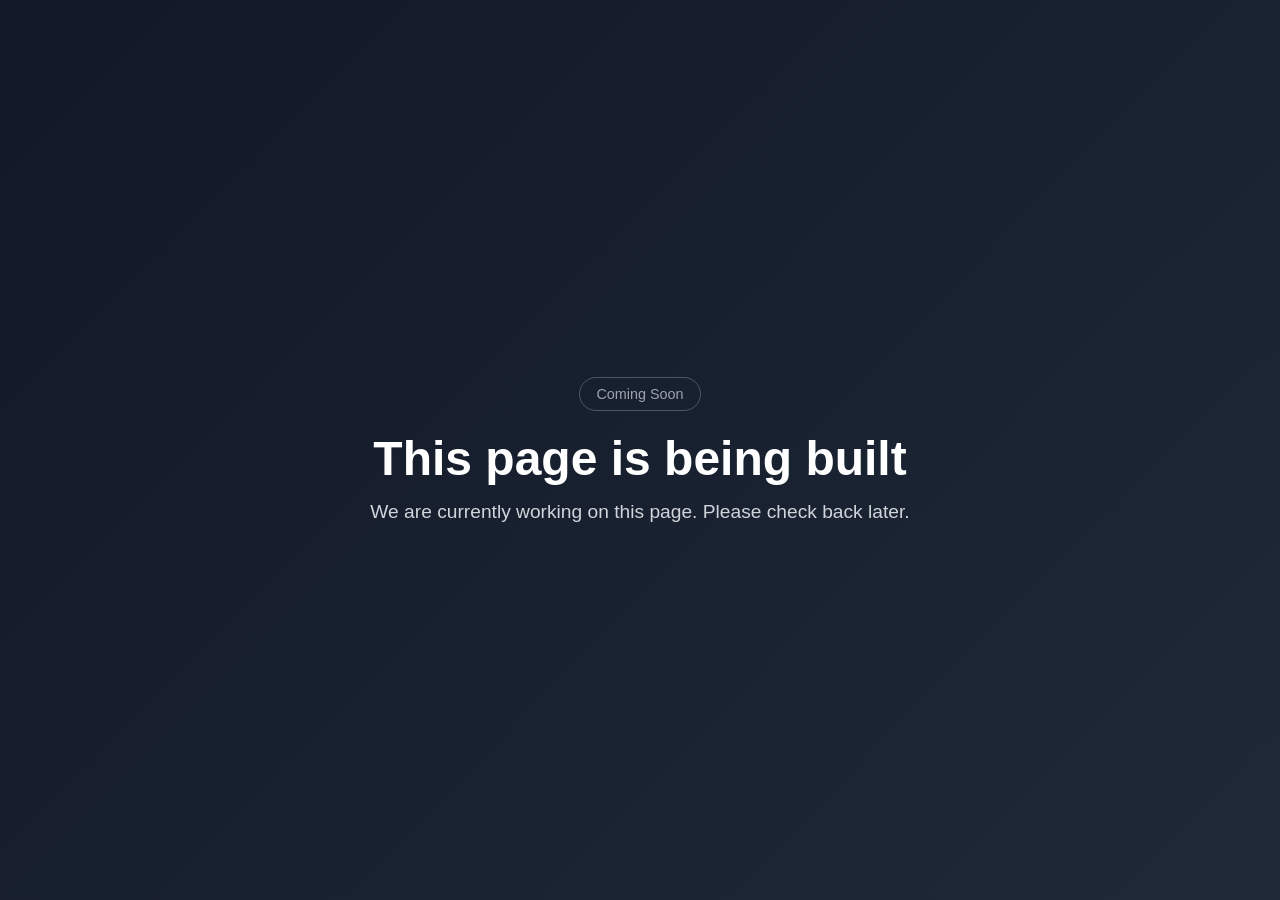
==== index.html @ c6fad7e1 "Add under construction page" ====
<!DOCTYPE html>
<html lang="en">
<head>
    <meta charset="UTF-8" />
    <meta name="viewport" content="width=device-width, initial-scale=1.0" />
    <title>Page Under Construction</title>
    <style>
        * {
            margin: 0;
            padding: 0;
            box-sizing: border-box;
            font-family: Arial, sans-serif;
        }

        body {
            min-height: 100vh;
            display: flex;
            align-items: center;
            justify-content: center;
            background: linear-gradient(135deg, #111827, #1f2937);
            color: white;
            text-align: center;
            padding: 20px;
        }

        .container {
            max-width: 600px;
        }

        h1 {
            font-size: 3rem;
            margin-bottom: 15px;
        }

        p {
            font-size: 1.2rem;
            color: #d1d5db;
        }

        .badge {
            display: inline-block;
            margin-bottom: 20px;
            padding: 8px 16px;
            border: 1px solid #4b5563;
            border-radius: 999px;
            font-size: 0.9rem;
            color: #9ca3af;
        }
    </style>
</head>
<body>
    <div class="container">
        <div class="badge">Coming Soon</div>
        <h1>This page is being built</h1>
        <p>We are currently working on this page. Please check back later.</p>
    </div>
</body>
</html>
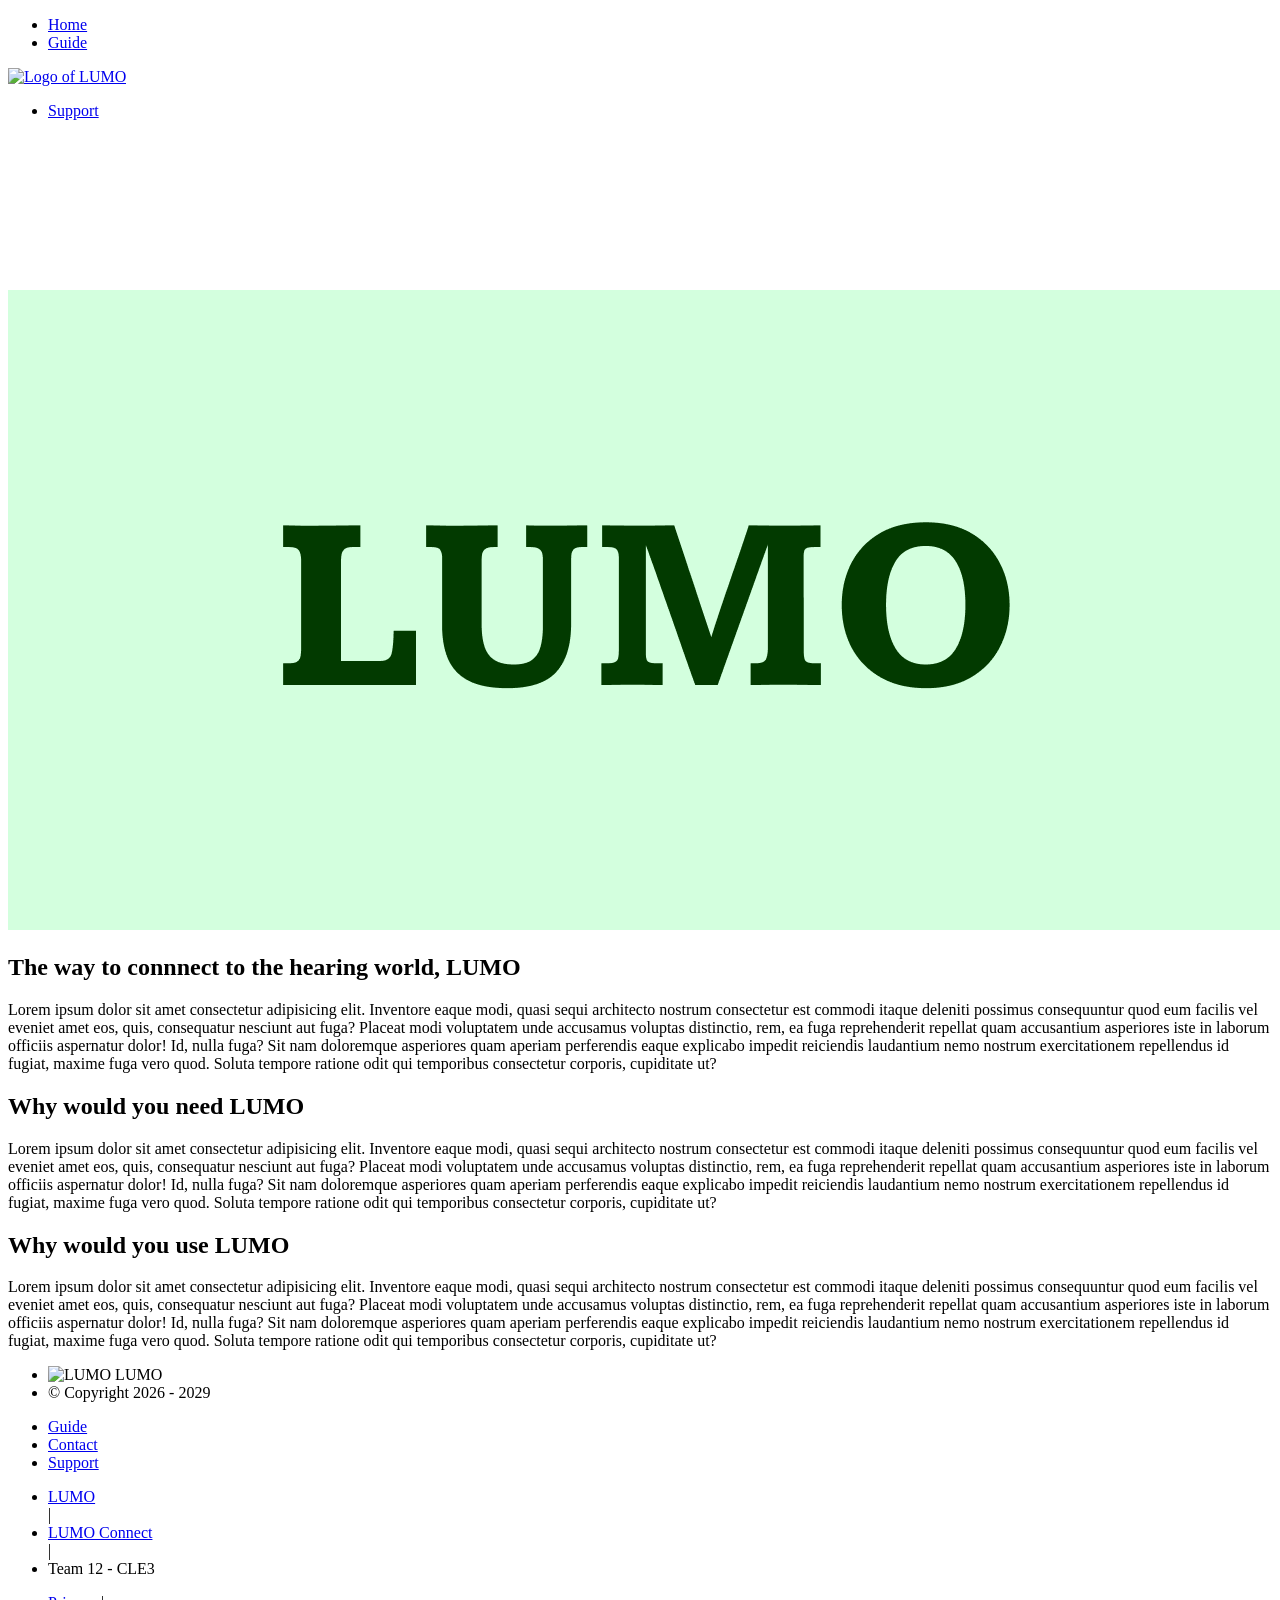
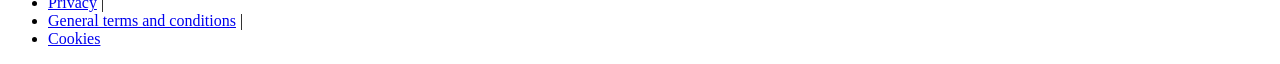
==== commit ec44317e: "Created the homepage for LUMO" ====
--- a/index.html
+++ b/index.html
@@ -3,56 +3,74 @@
 <head>
     <meta charset="UTF-8" />
     <meta name="viewport" content="width=device-width, initial-scale=1.0" />
-    <title>Page Under Construction</title>
-    <style>
-        * {
-            margin: 0;
-            padding: 0;
-            box-sizing: border-box;
-            font-family: Arial, sans-serif;
-        }
-
-        body {
-            min-height: 100vh;
-            display: flex;
-            align-items: center;
-            justify-content: center;
-            background: linear-gradient(135deg, #111827, #1f2937);
-            color: white;
-            text-align: center;
-            padding: 20px;
-        }
-
-        .container {
-            max-width: 600px;
-        }
-
-        h1 {
-            font-size: 3rem;
-            margin-bottom: 15px;
-        }
-
-        p {
-            font-size: 1.2rem;
-            color: #d1d5db;
-        }
-
-        .badge {
-            display: inline-block;
-            margin-bottom: 20px;
-            padding: 8px 16px;
-            border: 1px solid #4b5563;
-            border-radius: 999px;
-            font-size: 0.9rem;
-            color: #9ca3af;
-        }
-    </style>
+    <link rel="shortcut icon" href="./assets/LUMO-logo.png" type="image/x-icon">
+    <title>Lumo</title>
+    <link rel="stylesheet" href="./styles/style.css">
+    <script type="module" src="./javascript/app.js"></script>
 </head>
 <body>
-    <div class="container">
-        <div class="badge">Coming Soon</div>
-        <h1>This page is being built</h1>
-        <p>We are currently working on this page. Please check back later.</p>
-    </div>
+    <nav>
+        <ul>
+            <li><a href="./index.html">Home</a></li>
+            <li><a href="#">Guide</a></li>
+        </ul>
+        <a href="./index.html">
+            <img src="./assets/LUMO-logo.png" alt="Logo of LUMO">
+        </a>
+        <ul>
+            <li><a href="./support.html">Support</a></li>
+        </ul>
+    </nav>
+    <main>
+        <div class="notification-container" id="notificationContainer"></div>
+        <div class="banner-container">
+            <div class="background"></div>
+            <video src="./assets/HeroBanner-Video.mp4" autoplay loop></video>
+            <div>
+                <img src="./assets/LUMO-banner.png" alt="Banner with the word LUMO on it">
+            </div>
+        </div>
+
+        <section>
+            <h1>The way to connnect to the hearing world, LUMO</h1>
+            <p>Lorem ipsum dolor sit amet consectetur adipisicing elit. Inventore eaque modi, quasi sequi architecto nostrum consectetur est commodi itaque deleniti possimus consequuntur quod eum facilis vel eveniet amet eos, quis, consequatur nesciunt aut fuga? Placeat modi voluptatem unde accusamus voluptas distinctio, rem, ea fuga reprehenderit repellat quam accusantium asperiores iste in laborum officiis aspernatur dolor! Id, nulla fuga? Sit nam doloremque asperiores quam aperiam perferendis eaque explicabo impedit reiciendis laudantium nemo nostrum exercitationem repellendus id fugiat, maxime fuga vero quod. Soluta tempore ratione odit qui temporibus consectetur corporis, cupiditate ut?</p>
+        
+            <div class="side">
+                <div>
+                    <h2>Why would you need LUMO</h2>
+                    <p>Lorem ipsum dolor sit amet consectetur adipisicing elit. Inventore eaque modi, quasi sequi architecto nostrum consectetur est commodi itaque deleniti possimus consequuntur quod eum facilis vel eveniet amet eos, quis, consequatur nesciunt aut fuga? Placeat modi voluptatem unde accusamus voluptas distinctio, rem, ea fuga reprehenderit repellat quam accusantium asperiores iste in laborum officiis aspernatur dolor! Id, nulla fuga? Sit nam doloremque asperiores quam aperiam perferendis eaque explicabo impedit reiciendis laudantium nemo nostrum exercitationem repellendus id fugiat, maxime fuga vero quod. Soluta tempore ratione odit qui temporibus consectetur corporis, cupiditate ut?</p>
+                </div>
+                <div>     
+                    <h2>Why would you use LUMO</h2>
+                    <p>Lorem ipsum dolor sit amet consectetur adipisicing elit. Inventore eaque modi, quasi sequi architecto nostrum consectetur est commodi itaque deleniti possimus consequuntur quod eum facilis vel eveniet amet eos, quis, consequatur nesciunt aut fuga? Placeat modi voluptatem unde accusamus voluptas distinctio, rem, ea fuga reprehenderit repellat quam accusantium asperiores iste in laborum officiis aspernatur dolor! Id, nulla fuga? Sit nam doloremque asperiores quam aperiam perferendis eaque explicabo impedit reiciendis laudantium nemo nostrum exercitationem repellendus id fugiat, maxime fuga vero quod. Soluta tempore ratione odit qui temporibus consectetur corporis, cupiditate ut?</p>
+                </div>
+            </div>
+        </section>
+    </main>
+    <footer>
+        <div>
+            <ul>
+                <li class="logo-container"><img src="./assets/LUMO-logo.png" alt="LUMO"> LUMO</li>
+                <li>© Copyright 2026 - 2029</li>
+            </ul>
+            <ul>
+                <li><a href="#">Guide</a></li>
+                <li><a href="#">Contact</a></li>
+                <li><a href="./support.html">Support</a></li>
+            </ul>
+        </div>
+        <div>
+            <ul class="row">
+                <li><a href="https://lumo.hogeschool-rotterdam.com/">LUMO</a></li> |
+                <li><a href="http://connect-lumo.hogeschool-rotterdam.com/">LUMO Connect</a></li> |
+                <li>Team 12 - CLE3</li>
+            </ul>
+            <ul class="row">
+                <li><a href="#">Privacy</a> |</li>
+                <li><a href="#">General terms and conditions</a> |</li>
+                <li><a href="#">Cookies</a></li>
+            </ul>
+        </div>
+    </footer>
 </body>
 </html>
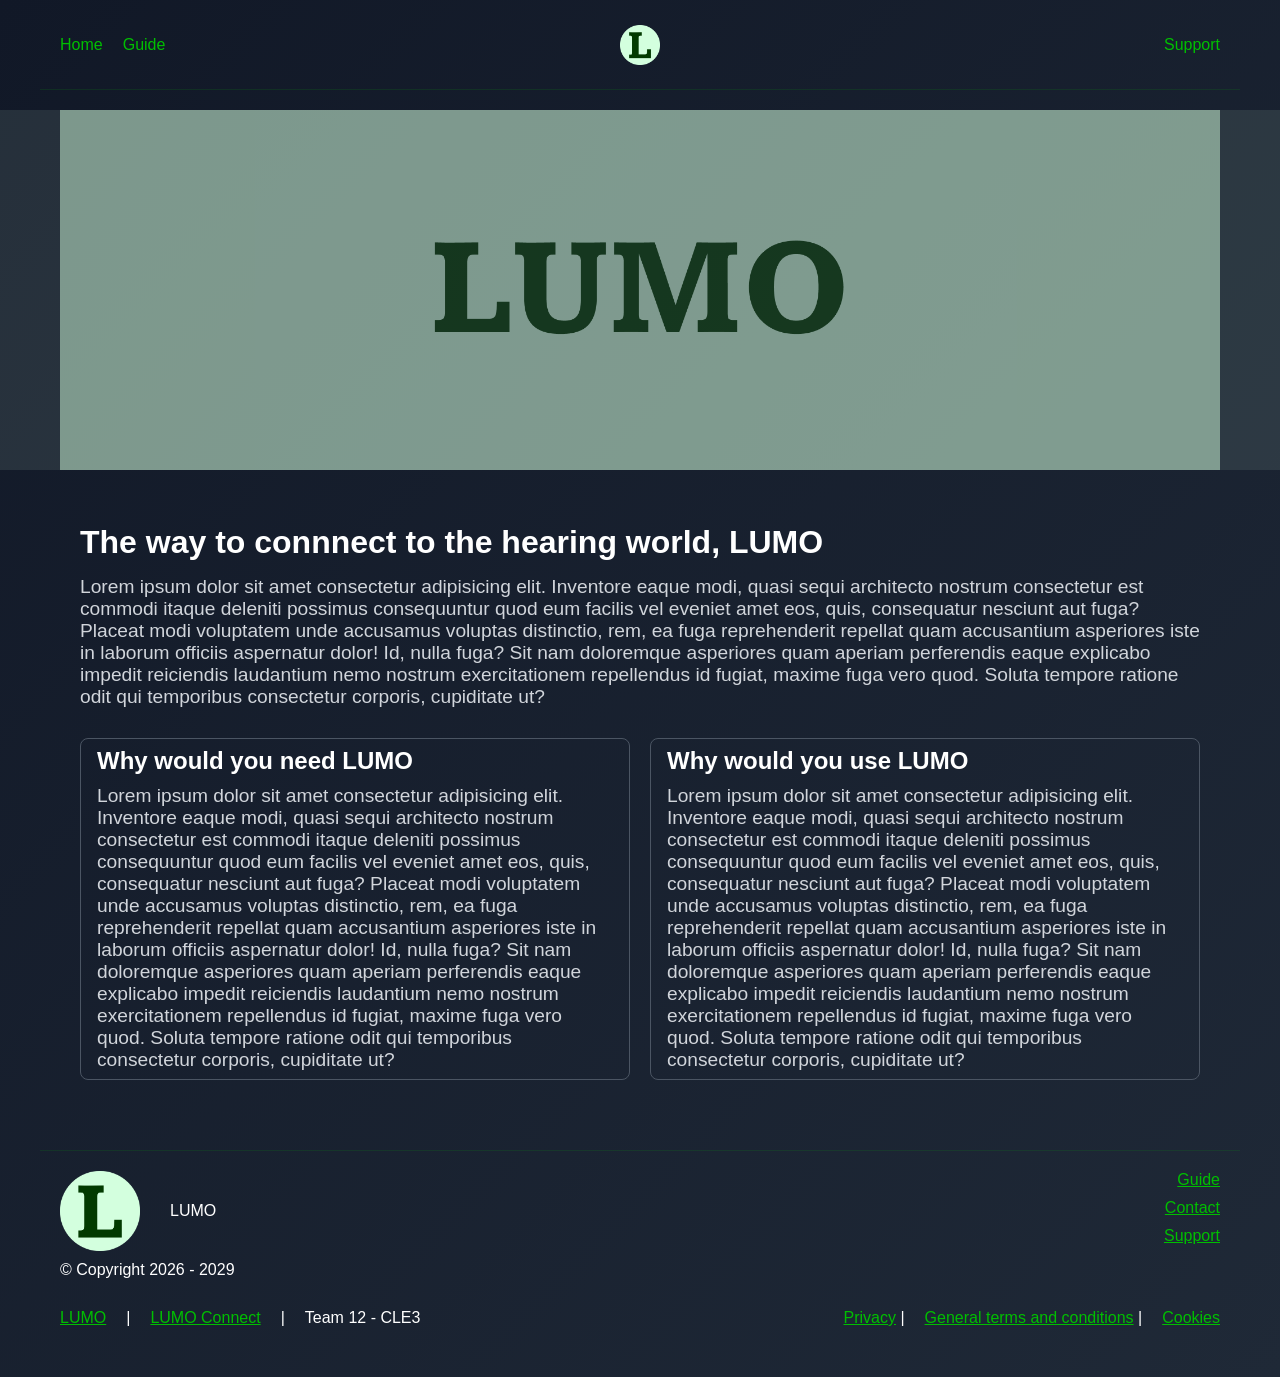
==== commit cd602b74: "Update Guide" ====
--- a/index.html
+++ b/index.html
@@ -1,76 +1,96 @@
 <!DOCTYPE html>
 <html lang="en">
 <head>
-    <meta charset="UTF-8" />
-    <meta name="viewport" content="width=device-width, initial-scale=1.0" />
+    <meta charset="UTF-8"/>
+    <meta name="viewport" content="width=device-width, initial-scale=1.0"/>
     <link rel="shortcut icon" href="./assets/LUMO-logo.png" type="image/x-icon">
     <title>Lumo</title>
     <link rel="stylesheet" href="./styles/style.css">
     <script type="module" src="./javascript/app.js"></script>
 </head>
 <body>
-    <nav>
+<nav>
+    <ul>
+        <li><a href="./index.html">Home</a></li>
+        <li><a href="./guide.html">Guide</a></li>
+    </ul>
+    <a href="./index.html">
+        <img src="./assets/LUMO-logo.png" alt="Logo of LUMO">
+    </a>
+    <ul>
+        <li><a href="./support.html">Support</a></li>
+    </ul>
+</nav>
+<main>
+    <div class="notification-container" id="notificationContainer"></div>
+    <div class="banner-container">
+        <div class="background"></div>
+        <video src="./assets/HeroBanner-Video.mp4" autoplay loop></video>
+        <div>
+            <img src="./assets/LUMO-banner.png" alt="Banner with the word LUMO on it">
+        </div>
+    </div>
+
+    <section>
+        <h1>The way to connnect to the hearing world, LUMO</h1>
+        <p>Lorem ipsum dolor sit amet consectetur adipisicing elit. Inventore eaque modi, quasi sequi architecto nostrum
+            consectetur est commodi itaque deleniti possimus consequuntur quod eum facilis vel eveniet amet eos, quis,
+            consequatur nesciunt aut fuga? Placeat modi voluptatem unde accusamus voluptas distinctio, rem, ea fuga
+            reprehenderit repellat quam accusantium asperiores iste in laborum officiis aspernatur dolor! Id, nulla
+            fuga? Sit nam doloremque asperiores quam aperiam perferendis eaque explicabo impedit reiciendis laudantium
+            nemo nostrum exercitationem repellendus id fugiat, maxime fuga vero quod. Soluta tempore ratione odit qui
+            temporibus consectetur corporis, cupiditate ut?</p>
+
+        <div class="side">
+            <div>
+                <h2>Why would you need LUMO</h2>
+                <p>Lorem ipsum dolor sit amet consectetur adipisicing elit. Inventore eaque modi, quasi sequi architecto
+                    nostrum consectetur est commodi itaque deleniti possimus consequuntur quod eum facilis vel eveniet
+                    amet eos, quis, consequatur nesciunt aut fuga? Placeat modi voluptatem unde accusamus voluptas
+                    distinctio, rem, ea fuga reprehenderit repellat quam accusantium asperiores iste in laborum officiis
+                    aspernatur dolor! Id, nulla fuga? Sit nam doloremque asperiores quam aperiam perferendis eaque
+                    explicabo impedit reiciendis laudantium nemo nostrum exercitationem repellendus id fugiat, maxime
+                    fuga vero quod. Soluta tempore ratione odit qui temporibus consectetur corporis, cupiditate ut?</p>
+            </div>
+            <div>
+                <h2>Why would you use LUMO</h2>
+                <p>Lorem ipsum dolor sit amet consectetur adipisicing elit. Inventore eaque modi, quasi sequi architecto
+                    nostrum consectetur est commodi itaque deleniti possimus consequuntur quod eum facilis vel eveniet
+                    amet eos, quis, consequatur nesciunt aut fuga? Placeat modi voluptatem unde accusamus voluptas
+                    distinctio, rem, ea fuga reprehenderit repellat quam accusantium asperiores iste in laborum officiis
+                    aspernatur dolor! Id, nulla fuga? Sit nam doloremque asperiores quam aperiam perferendis eaque
+                    explicabo impedit reiciendis laudantium nemo nostrum exercitationem repellendus id fugiat, maxime
+                    fuga vero quod. Soluta tempore ratione odit qui temporibus consectetur corporis, cupiditate ut?</p>
+            </div>
+        </div>
+    </section>
+</main>
+<footer>
+    <div>
         <ul>
-            <li><a href="./index.html">Home</a></li>
+            <li class="logo-container"><img src="./assets/LUMO-logo.png" alt="LUMO"> LUMO</li>
+            <li>© Copyright 2026 - 2029</li>
+        </ul>
+        <ul>
             <li><a href="#">Guide</a></li>
-        </ul>
-        <a href="./index.html">
-            <img src="./assets/LUMO-logo.png" alt="Logo of LUMO">
-        </a>
-        <ul>
+            <li><a href="#">Contact</a></li>
             <li><a href="./support.html">Support</a></li>
         </ul>
-    </nav>
-    <main>
-        <div class="notification-container" id="notificationContainer"></div>
-        <div class="banner-container">
-            <div class="background"></div>
-            <video src="./assets/HeroBanner-Video.mp4" autoplay loop></video>
-            <div>
-                <img src="./assets/LUMO-banner.png" alt="Banner with the word LUMO on it">
-            </div>
-        </div>
-
-        <section>
-            <h1>The way to connnect to the hearing world, LUMO</h1>
-            <p>Lorem ipsum dolor sit amet consectetur adipisicing elit. Inventore eaque modi, quasi sequi architecto nostrum consectetur est commodi itaque deleniti possimus consequuntur quod eum facilis vel eveniet amet eos, quis, consequatur nesciunt aut fuga? Placeat modi voluptatem unde accusamus voluptas distinctio, rem, ea fuga reprehenderit repellat quam accusantium asperiores iste in laborum officiis aspernatur dolor! Id, nulla fuga? Sit nam doloremque asperiores quam aperiam perferendis eaque explicabo impedit reiciendis laudantium nemo nostrum exercitationem repellendus id fugiat, maxime fuga vero quod. Soluta tempore ratione odit qui temporibus consectetur corporis, cupiditate ut?</p>
-        
-            <div class="side">
-                <div>
-                    <h2>Why would you need LUMO</h2>
-                    <p>Lorem ipsum dolor sit amet consectetur adipisicing elit. Inventore eaque modi, quasi sequi architecto nostrum consectetur est commodi itaque deleniti possimus consequuntur quod eum facilis vel eveniet amet eos, quis, consequatur nesciunt aut fuga? Placeat modi voluptatem unde accusamus voluptas distinctio, rem, ea fuga reprehenderit repellat quam accusantium asperiores iste in laborum officiis aspernatur dolor! Id, nulla fuga? Sit nam doloremque asperiores quam aperiam perferendis eaque explicabo impedit reiciendis laudantium nemo nostrum exercitationem repellendus id fugiat, maxime fuga vero quod. Soluta tempore ratione odit qui temporibus consectetur corporis, cupiditate ut?</p>
-                </div>
-                <div>     
-                    <h2>Why would you use LUMO</h2>
-                    <p>Lorem ipsum dolor sit amet consectetur adipisicing elit. Inventore eaque modi, quasi sequi architecto nostrum consectetur est commodi itaque deleniti possimus consequuntur quod eum facilis vel eveniet amet eos, quis, consequatur nesciunt aut fuga? Placeat modi voluptatem unde accusamus voluptas distinctio, rem, ea fuga reprehenderit repellat quam accusantium asperiores iste in laborum officiis aspernatur dolor! Id, nulla fuga? Sit nam doloremque asperiores quam aperiam perferendis eaque explicabo impedit reiciendis laudantium nemo nostrum exercitationem repellendus id fugiat, maxime fuga vero quod. Soluta tempore ratione odit qui temporibus consectetur corporis, cupiditate ut?</p>
-                </div>
-            </div>
-        </section>
-    </main>
-    <footer>
-        <div>
-            <ul>
-                <li class="logo-container"><img src="./assets/LUMO-logo.png" alt="LUMO"> LUMO</li>
-                <li>© Copyright 2026 - 2029</li>
-            </ul>
-            <ul>
-                <li><a href="#">Guide</a></li>
-                <li><a href="#">Contact</a></li>
-                <li><a href="./support.html">Support</a></li>
-            </ul>
-        </div>
-        <div>
-            <ul class="row">
-                <li><a href="https://lumo.hogeschool-rotterdam.com/">LUMO</a></li> |
-                <li><a href="http://connect-lumo.hogeschool-rotterdam.com/">LUMO Connect</a></li> |
-                <li>Team 12 - CLE3</li>
-            </ul>
-            <ul class="row">
-                <li><a href="#">Privacy</a> |</li>
-                <li><a href="#">General terms and conditions</a> |</li>
-                <li><a href="#">Cookies</a></li>
-            </ul>
-        </div>
-    </footer>
+    </div>
+    <div>
+        <ul class="row">
+            <li><a href="https://lumo.hogeschool-rotterdam.com/">LUMO</a></li>
+            |
+            <li><a href="http://connect-lumo.hogeschool-rotterdam.com/">LUMO Connect</a></li>
+            |
+            <li>Team 12 - CLE3</li>
+        </ul>
+        <ul class="row">
+            <li><a href="#">Privacy</a> |</li>
+            <li><a href="#">General terms and conditions</a> |</li>
+            <li><a href="#">Cookies</a></li>
+        </ul>
+    </div>
+</footer>
 </body>
 </html>
--- a/styles/style.css
+++ b/styles/style.css
@@ -0,0 +1,304 @@
+* {
+  margin: 0;
+  padding: 0;
+  box-sizing: border-box;
+  font-family: Arial, sans-serif;
+}
+
+body {
+  min-height: 100vh;
+  display: flex;
+  flex-direction: column;
+  align-items: center;
+  background: linear-gradient(135deg, #111827, #1f2937);
+  color: white;
+  text-align: center;
+  overflow-x: hidden;
+}
+
+nav {
+  width: 100%;
+  max-width: 1200px;
+  min-height: 10svh;
+  padding: 20px;
+  display: grid;
+  grid-template-columns: 1fr auto 1fr;
+  align-items: center;
+  border-bottom: 1px solid rgba(0, 191, 0, 0.1254901961);
+}
+nav > ul {
+  gap: 20px;
+  display: flex;
+  list-style: none;
+}
+nav > ul:first-of-type {
+  justify-content: flex-start;
+}
+nav > ul:last-of-type {
+  justify-content: flex-end;
+}
+nav > ul > li > a {
+  text-decoration: none;
+}
+nav > ul > li > a:hover {
+  text-decoration: underline;
+}
+nav > a {
+  display: flex;
+  justify-content: center;
+  align-items: center;
+}
+nav > a > img {
+  height: 40px;
+  width: auto;
+  display: block;
+}
+
+main {
+  position: relative;
+  min-height: 80svh;
+  width: 100%;
+  max-width: 1200px;
+  padding: 20px;
+  display: flex;
+  align-items: center;
+  text-align: center;
+  flex-direction: column;
+}
+
+h1 {
+  font-size: 3rem;
+  margin-bottom: 15px;
+}
+
+p {
+  font-size: 1.2rem;
+  color: #d1d5db;
+}
+
+a {
+  color: #00bf00;
+}
+
+.badge {
+  display: inline-block;
+  width: -moz-max-content;
+  width: max-content;
+  margin-top: 20px;
+  padding: 8px 16px;
+  border: 1px solid #4b5563;
+  border-radius: 999px;
+  font-size: 0.9rem;
+  color: #9ca3af;
+}
+
+button {
+  background-color: #00bf00;
+  display: inline-block;
+  width: -moz-max-content;
+  width: max-content;
+  margin-top: 20px;
+  padding: 8px 16px;
+  border: 1px solid #4b5563;
+  border-radius: 999px;
+  font-size: 0.9rem;
+  color: #1f2937;
+  font-weight: bold;
+}
+
+button:hover {
+  background-color: transparent;
+  border-color: #00bf00;
+  color: #00bf00;
+  cursor: pointer;
+}
+
+.notification-container {
+  gap: 20px;
+  position: absolute;
+  top: 25px;
+  left: 50px;
+  display: flex;
+  flex-direction: column;
+}
+.notification-container > div {
+  display: flex;
+  gap: 5px;
+  width: -moz-max-content;
+  width: max-content;
+  padding: 8px 16px;
+  border-radius: 999px;
+  font-size: 0.9rem;
+  box-shadow: 4px 4px 13px 4px rgba(44, 44, 44, 0.16);
+}
+.notification-container > div.succes {
+  border: 1px solid #345f2a;
+  background-color: rgba(0, 191, 0, 0.3333333333);
+  color: #9ca3af;
+}
+.notification-container > div.normal {
+  border: 1px solid #4b5563;
+  color: #9ca3af;
+}
+.notification-container > div.warning {
+  border: 1px solid #663838;
+  background-color: rgba(191, 0, 0, 0.3333333333);
+  color: #9ca3af;
+}
+.notification-container > div > img {
+  width: 15px;
+  height: 15px;
+}
+
+.banner-container {
+  width: 100%;
+  align-self: flex-start;
+  position: relative;
+}
+.banner-container > div.background {
+  position: absolute;
+  left: -50%;
+  width: 200svw;
+  background-color: #D3FFDE;
+  opacity: 0.1;
+  z-index: -1;
+}
+.banner-container > video {
+  width: 100%;
+  height: 40svh;
+  -o-object-fit: cover;
+     object-fit: cover;
+  -o-object-position: top;
+     object-position: top;
+  z-index: 2;
+}
+.banner-container > div {
+  width: 100%;
+  height: 40svh;
+  position: absolute;
+  top: 0;
+  left: 0;
+  background-color: #D3FFDE;
+  opacity: 0.5;
+  z-index: 3;
+}
+.banner-container > div > img {
+  width: auto;
+  height: 100%;
+  z-index: 4;
+}
+
+section {
+  width: 100%;
+  padding: 50px 20px;
+  display: flex;
+  flex-direction: column;
+  justify-content: flex-start;
+  align-items: flex-start;
+  text-align: start;
+}
+section > h1 {
+  font-size: 2em;
+}
+section > h2 {
+  margin-top: 20px;
+}
+section > p {
+  margin-bottom: 10px;
+}
+section > div.side {
+  display: flex;
+  gap: 20px;
+}
+section > div.side > div {
+  display: inline-block;
+  margin-top: 20px;
+  padding: 8px 16px;
+  border: 1px solid #4b5563;
+  border-radius: 8px;
+}
+section > div.side > div > h2 {
+  margin-bottom: 10px;
+}
+
+form {
+  display: inline-block;
+  margin-top: 20px;
+  padding: 8px 16px;
+  border: 1px solid #4b5563;
+  border-radius: 8px;
+}
+
+footer {
+  width: 100%;
+  max-width: 1200px;
+  min-height: 10svh;
+  padding: 20px;
+  display: flex;
+  flex-direction: column;
+  align-items: center;
+  border-top: 1px solid rgba(0, 191, 0, 0.1254901961);
+}
+footer > div {
+  width: 100%;
+  gap: 20px;
+  margin-bottom: 20px;
+  display: flex;
+}
+footer > div > ul, footer > div > div {
+  display: flex;
+  flex-direction: column;
+  width: 50%;
+}
+footer > div > ul.row, footer > div > div.row {
+  flex-direction: row;
+  gap: 20px;
+}
+footer > div > ul {
+  list-style: none;
+}
+footer > div > ul:first-child {
+  align-items: flex-start;
+}
+footer > div > ul:first-child li {
+  margin-bottom: 10px;
+}
+footer > div > ul:last-child {
+  align-items: flex-end;
+}
+footer > div > ul:last-child li {
+  margin-bottom: 10px;
+}
+footer > div > ul.row:first-child {
+  justify-content: flex-start;
+}
+footer > div > ul.row:last-child {
+  justify-content: flex-end;
+}
+footer > div > div:first-child {
+  align-items: flex-start;
+}
+footer > div > div:first-child li {
+  margin-bottom: 10px;
+}
+footer > div > div:last-child {
+  align-items: flex-end;
+}
+footer > div > div:last-child li {
+  margin-bottom: 10px;
+}
+footer > div > div.row:first-child {
+  justify-content: flex-start;
+}
+footer > div > div.row:last-child {
+  justify-content: flex-end;
+}
+
+.logo-container {
+  gap: 30px;
+  display: flex;
+  align-items: center;
+}
+.logo-container > img {
+  width: 80px;
+}/*# sourceMappingURL=style.css.map */
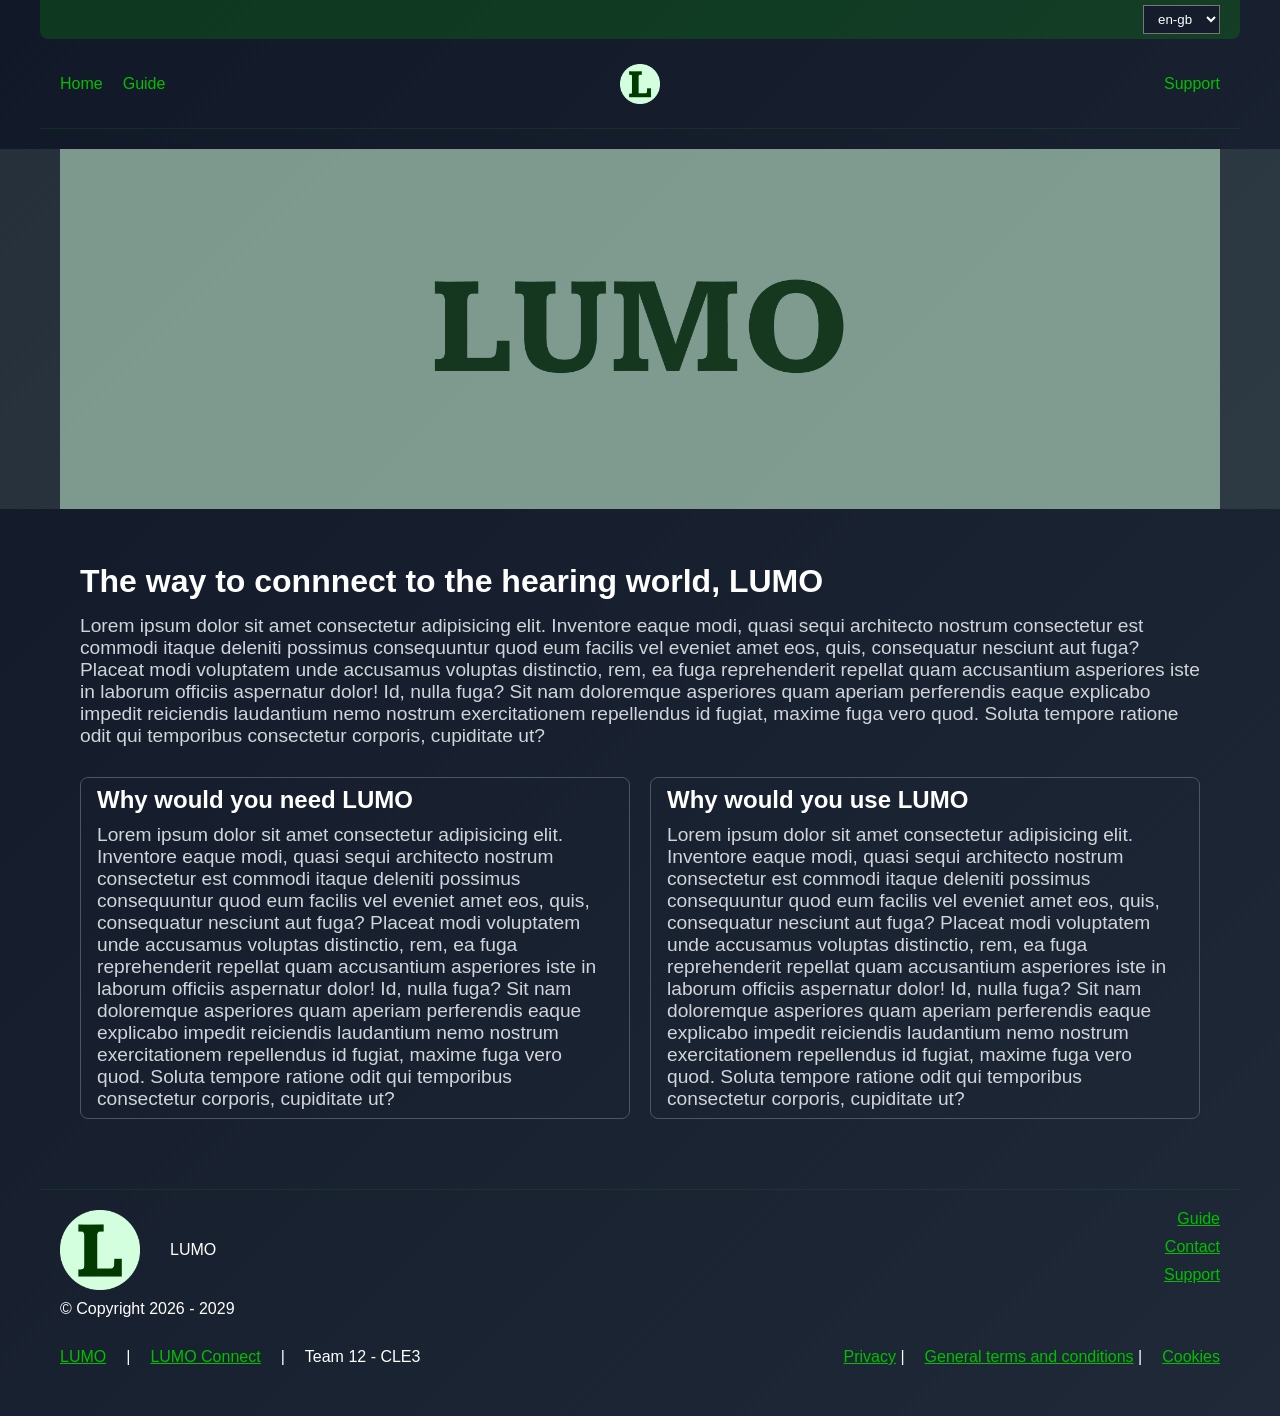
==== commit 78421d9d: "Taal switch toegevoegd" ====
--- a/index.html
+++ b/index.html
@@ -1,96 +1,75 @@
 <!DOCTYPE html>
 <html lang="en">
 <head>
-    <meta charset="UTF-8"/>
-    <meta name="viewport" content="width=device-width, initial-scale=1.0"/>
+    <meta charset="UTF-8" />
+    <meta name="viewport" content="width=device-width, initial-scale=1.0" />
     <link rel="shortcut icon" href="./assets/LUMO-logo.png" type="image/x-icon">
     <title>Lumo</title>
     <link rel="stylesheet" href="./styles/style.css">
     <script type="module" src="./javascript/app.js"></script>
 </head>
 <body>
-<nav>
-    <ul>
-        <li><a href="./index.html">Home</a></li>
-        <li><a href="./guide.html">Guide</a></li>
-    </ul>
-    <a href="./index.html">
-        <img src="./assets/LUMO-logo.png" alt="Logo of LUMO">
-    </a>
-    <ul>
-        <li><a href="./support.html">Support</a></li>
-    </ul>
-</nav>
-<main>
-    <div class="notification-container" id="notificationContainer"></div>
-    <div class="banner-container">
-        <div class="background"></div>
-        <video src="./assets/HeroBanner-Video.mp4" autoplay loop></video>
-        <div>
-            <img src="./assets/LUMO-banner.png" alt="Banner with the word LUMO on it">
-        </div>
+    <div class="top-bar">
+        <ul>
+            <li>
+                <select name="Language selector" id="languageSelector">
+                    <option value="en-gb">en-gb</option>
+                    <option value="nl-nl">nl-nl</option>
+                </select>
+            </li>
+        </ul>
     </div>
-
-    <section>
-        <h1>The way to connnect to the hearing world, LUMO</h1>
-        <p>Lorem ipsum dolor sit amet consectetur adipisicing elit. Inventore eaque modi, quasi sequi architecto nostrum
-            consectetur est commodi itaque deleniti possimus consequuntur quod eum facilis vel eveniet amet eos, quis,
-            consequatur nesciunt aut fuga? Placeat modi voluptatem unde accusamus voluptas distinctio, rem, ea fuga
-            reprehenderit repellat quam accusantium asperiores iste in laborum officiis aspernatur dolor! Id, nulla
-            fuga? Sit nam doloremque asperiores quam aperiam perferendis eaque explicabo impedit reiciendis laudantium
-            nemo nostrum exercitationem repellendus id fugiat, maxime fuga vero quod. Soluta tempore ratione odit qui
-            temporibus consectetur corporis, cupiditate ut?</p>
-
-        <div class="side">
+    <nav id="nav"></nav>
+    <main>
+        <div class="notification-container" id="notificationContainer"></div>
+        <div class="banner-container">
+            <div class="background"></div>
+            <video src="./assets/HeroBanner-Video.mp4" autoplay loop></video>
             <div>
-                <h2>Why would you need LUMO</h2>
-                <p>Lorem ipsum dolor sit amet consectetur adipisicing elit. Inventore eaque modi, quasi sequi architecto
-                    nostrum consectetur est commodi itaque deleniti possimus consequuntur quod eum facilis vel eveniet
-                    amet eos, quis, consequatur nesciunt aut fuga? Placeat modi voluptatem unde accusamus voluptas
-                    distinctio, rem, ea fuga reprehenderit repellat quam accusantium asperiores iste in laborum officiis
-                    aspernatur dolor! Id, nulla fuga? Sit nam doloremque asperiores quam aperiam perferendis eaque
-                    explicabo impedit reiciendis laudantium nemo nostrum exercitationem repellendus id fugiat, maxime
-                    fuga vero quod. Soluta tempore ratione odit qui temporibus consectetur corporis, cupiditate ut?</p>
-            </div>
-            <div>
-                <h2>Why would you use LUMO</h2>
-                <p>Lorem ipsum dolor sit amet consectetur adipisicing elit. Inventore eaque modi, quasi sequi architecto
-                    nostrum consectetur est commodi itaque deleniti possimus consequuntur quod eum facilis vel eveniet
-                    amet eos, quis, consequatur nesciunt aut fuga? Placeat modi voluptatem unde accusamus voluptas
-                    distinctio, rem, ea fuga reprehenderit repellat quam accusantium asperiores iste in laborum officiis
-                    aspernatur dolor! Id, nulla fuga? Sit nam doloremque asperiores quam aperiam perferendis eaque
-                    explicabo impedit reiciendis laudantium nemo nostrum exercitationem repellendus id fugiat, maxime
-                    fuga vero quod. Soluta tempore ratione odit qui temporibus consectetur corporis, cupiditate ut?</p>
+                <img src="./assets/LUMO-banner.png" alt="Banner with the word LUMO on it">
             </div>
         </div>
-    </section>
-</main>
-<footer>
-    <div>
-        <ul>
-            <li class="logo-container"><img src="./assets/LUMO-logo.png" alt="LUMO"> LUMO</li>
-            <li>© Copyright 2026 - 2029</li>
-        </ul>
-        <ul>
-            <li><a href="#">Guide</a></li>
-            <li><a href="#">Contact</a></li>
-            <li><a href="./support.html">Support</a></li>
-        </ul>
-    </div>
-    <div>
-        <ul class="row">
-            <li><a href="https://lumo.hogeschool-rotterdam.com/">LUMO</a></li>
-            |
-            <li><a href="http://connect-lumo.hogeschool-rotterdam.com/">LUMO Connect</a></li>
-            |
-            <li>Team 12 - CLE3</li>
-        </ul>
-        <ul class="row">
-            <li><a href="#">Privacy</a> |</li>
-            <li><a href="#">General terms and conditions</a> |</li>
-            <li><a href="#">Cookies</a></li>
-        </ul>
-    </div>
-</footer>
+
+        <section>
+            <h1>The way to connnect to the hearing world, LUMO</h1>
+            <p>Lorem ipsum dolor sit amet consectetur adipisicing elit. Inventore eaque modi, quasi sequi architecto nostrum consectetur est commodi itaque deleniti possimus consequuntur quod eum facilis vel eveniet amet eos, quis, consequatur nesciunt aut fuga? Placeat modi voluptatem unde accusamus voluptas distinctio, rem, ea fuga reprehenderit repellat quam accusantium asperiores iste in laborum officiis aspernatur dolor! Id, nulla fuga? Sit nam doloremque asperiores quam aperiam perferendis eaque explicabo impedit reiciendis laudantium nemo nostrum exercitationem repellendus id fugiat, maxime fuga vero quod. Soluta tempore ratione odit qui temporibus consectetur corporis, cupiditate ut?</p>
+        
+            <div class="side">
+                <div>
+                    <h2>Why would you need LUMO</h2>
+                    <p>Lorem ipsum dolor sit amet consectetur adipisicing elit. Inventore eaque modi, quasi sequi architecto nostrum consectetur est commodi itaque deleniti possimus consequuntur quod eum facilis vel eveniet amet eos, quis, consequatur nesciunt aut fuga? Placeat modi voluptatem unde accusamus voluptas distinctio, rem, ea fuga reprehenderit repellat quam accusantium asperiores iste in laborum officiis aspernatur dolor! Id, nulla fuga? Sit nam doloremque asperiores quam aperiam perferendis eaque explicabo impedit reiciendis laudantium nemo nostrum exercitationem repellendus id fugiat, maxime fuga vero quod. Soluta tempore ratione odit qui temporibus consectetur corporis, cupiditate ut?</p>
+                </div>
+                <div>     
+                    <h2>Why would you use LUMO</h2>
+                    <p>Lorem ipsum dolor sit amet consectetur adipisicing elit. Inventore eaque modi, quasi sequi architecto nostrum consectetur est commodi itaque deleniti possimus consequuntur quod eum facilis vel eveniet amet eos, quis, consequatur nesciunt aut fuga? Placeat modi voluptatem unde accusamus voluptas distinctio, rem, ea fuga reprehenderit repellat quam accusantium asperiores iste in laborum officiis aspernatur dolor! Id, nulla fuga? Sit nam doloremque asperiores quam aperiam perferendis eaque explicabo impedit reiciendis laudantium nemo nostrum exercitationem repellendus id fugiat, maxime fuga vero quod. Soluta tempore ratione odit qui temporibus consectetur corporis, cupiditate ut?</p>
+                </div>
+            </div>
+        </section>
+    </main>
+    <footer>
+        <div>
+            <ul>
+                <li class="logo-container"><img src="./assets/LUMO-logo.png" alt="LUMO"> LUMO</li>
+                <li>© Copyright 2026 - 2029</li>
+            </ul>
+            <ul>
+                <li><a href="#">Guide</a></li>
+                <li><a href="#">Contact</a></li>
+                <li><a href="./support.html">Support</a></li>
+            </ul>
+        </div>
+        <div>
+            <ul class="row">
+                <li><a href="https://lumo.hogeschool-rotterdam.com/">LUMO</a></li> |
+                <li><a href="http://connect-lumo.hogeschool-rotterdam.com/">LUMO Connect</a></li> |
+                <li>Team 12 - CLE3</li>
+            </ul>
+            <ul class="row">
+                <li><a href="#">Privacy</a> |</li>
+                <li><a href="#">General terms and conditions</a> |</li>
+                <li><a href="#">Cookies</a></li>
+            </ul>
+        </div>
+    </footer>
 </body>
 </html>
--- a/styles/style.css
+++ b/styles/style.css
@@ -1,3 +1,204 @@
+button {
+  background-color: #00bf00;
+  display: inline-block;
+  width: -moz-max-content;
+  width: max-content;
+  margin-top: 20px;
+  padding: 8px 16px;
+  border: 1px solid #4b5563;
+  border-radius: 999px;
+  font-size: 0.9rem;
+  color: #1f2937;
+  font-weight: bold;
+}
+
+button:hover {
+  background-color: transparent;
+  border-color: #00bf00;
+  color: #00bf00;
+  cursor: pointer;
+}
+
+footer {
+  width: 100%;
+  max-width: 1200px;
+  min-height: 10svh;
+  padding: 20px;
+  display: flex;
+  flex-direction: column;
+  align-items: center;
+  border-top: 1px solid rgba(0, 191, 0, 0.1254901961);
+}
+footer > div {
+  width: 100%;
+  gap: 20px;
+  margin-bottom: 20px;
+  display: flex;
+}
+footer > div > ul, footer > div > div {
+  display: flex;
+  flex-direction: column;
+  width: 50%;
+}
+footer > div > ul.row, footer > div > div.row {
+  flex-direction: row;
+  gap: 20px;
+}
+footer > div > ul {
+  list-style: none;
+}
+footer > div > ul:first-child {
+  align-items: flex-start;
+}
+footer > div > ul:first-child li {
+  margin-bottom: 10px;
+}
+footer > div > ul:last-child {
+  align-items: flex-end;
+}
+footer > div > ul:last-child li {
+  margin-bottom: 10px;
+}
+footer > div > ul.row:first-child {
+  justify-content: flex-start;
+}
+footer > div > ul.row:last-child {
+  justify-content: flex-end;
+}
+footer > div > div:first-child {
+  align-items: flex-start;
+}
+footer > div > div:first-child li {
+  margin-bottom: 10px;
+}
+footer > div > div:last-child {
+  align-items: flex-end;
+}
+footer > div > div:last-child li {
+  margin-bottom: 10px;
+}
+footer > div > div.row:first-child {
+  justify-content: flex-start;
+}
+footer > div > div.row:last-child {
+  justify-content: flex-end;
+}
+
+.top-bar {
+  width: 100%;
+  max-width: 1200px;
+  padding: 5px 20px;
+  background-color: rgba(0, 191, 0, 0.1882352941);
+  border-radius: 0 0 8px 8px;
+}
+.top-bar > ul {
+  list-style: none;
+  display: flex;
+  justify-content: flex-end;
+}
+.top-bar > ul > li > select {
+  padding: 5px 10px;
+  background-color: #151d2c;
+  color: #FFFFFF;
+}
+
+nav {
+  width: 100%;
+  max-width: 1200px;
+  min-height: 10svh;
+  padding: 20px;
+  display: grid;
+  grid-template-columns: 1fr auto 1fr;
+  align-items: center;
+  border-bottom: 1px solid rgba(0, 191, 0, 0.1254901961);
+}
+nav > ul {
+  gap: 20px;
+  display: flex;
+  align-items: center;
+  list-style: none;
+}
+nav > ul:first-of-type {
+  justify-content: flex-start;
+}
+nav > ul:last-of-type {
+  justify-content: flex-end;
+}
+nav > ul > li > button {
+  margin-top: 0;
+}
+nav > ul > li > a {
+  text-decoration: none;
+}
+nav > ul > li > a:hover {
+  text-decoration: underline;
+}
+nav > a {
+  display: flex;
+  justify-content: center;
+  align-items: center;
+}
+nav > a > img {
+  height: 40px;
+  width: auto;
+  display: block;
+}
+
+.notification-container {
+  gap: 20px;
+  position: absolute;
+  top: 25px;
+  left: 50px;
+  display: flex;
+  flex-direction: column;
+}
+.notification-container > div {
+  width: -moz-max-content;
+  width: max-content;
+  padding: 8px 16px;
+  display: flex;
+  gap: 5px;
+  border-radius: 999px;
+  font-size: 0.9rem;
+  box-shadow: 4px 4px 13px 4px rgba(44, 44, 44, 0.16);
+}
+.notification-container > div > img {
+  width: 15px;
+  height: 15px;
+}
+.notification-container > div > button {
+  width: 20px;
+  height: 20px;
+  margin-top: 0;
+  padding: 0;
+  position: relative;
+  border: 0px;
+  background-color: transparent;
+}
+.notification-container > div > button > svg {
+  width: 20px;
+  height: 20px;
+  padding: 5px;
+  position: absolute;
+  top: 0;
+  left: 0;
+}
+.notification-container > div > button:hover {
+  border: #345f2a 1px solid;
+}
+.notification-container > div.succes {
+  border: 1px solid #345f2a;
+  color: #9ca3af;
+}
+.notification-container > div.information {
+  border: 1px solid #4b5563;
+  color: #9ca3af;
+}
+.notification-container > div.warning {
+  border: 1px solid #663838;
+  color: #9ca3af;
+}
+
 * {
   margin: 0;
   padding: 0;
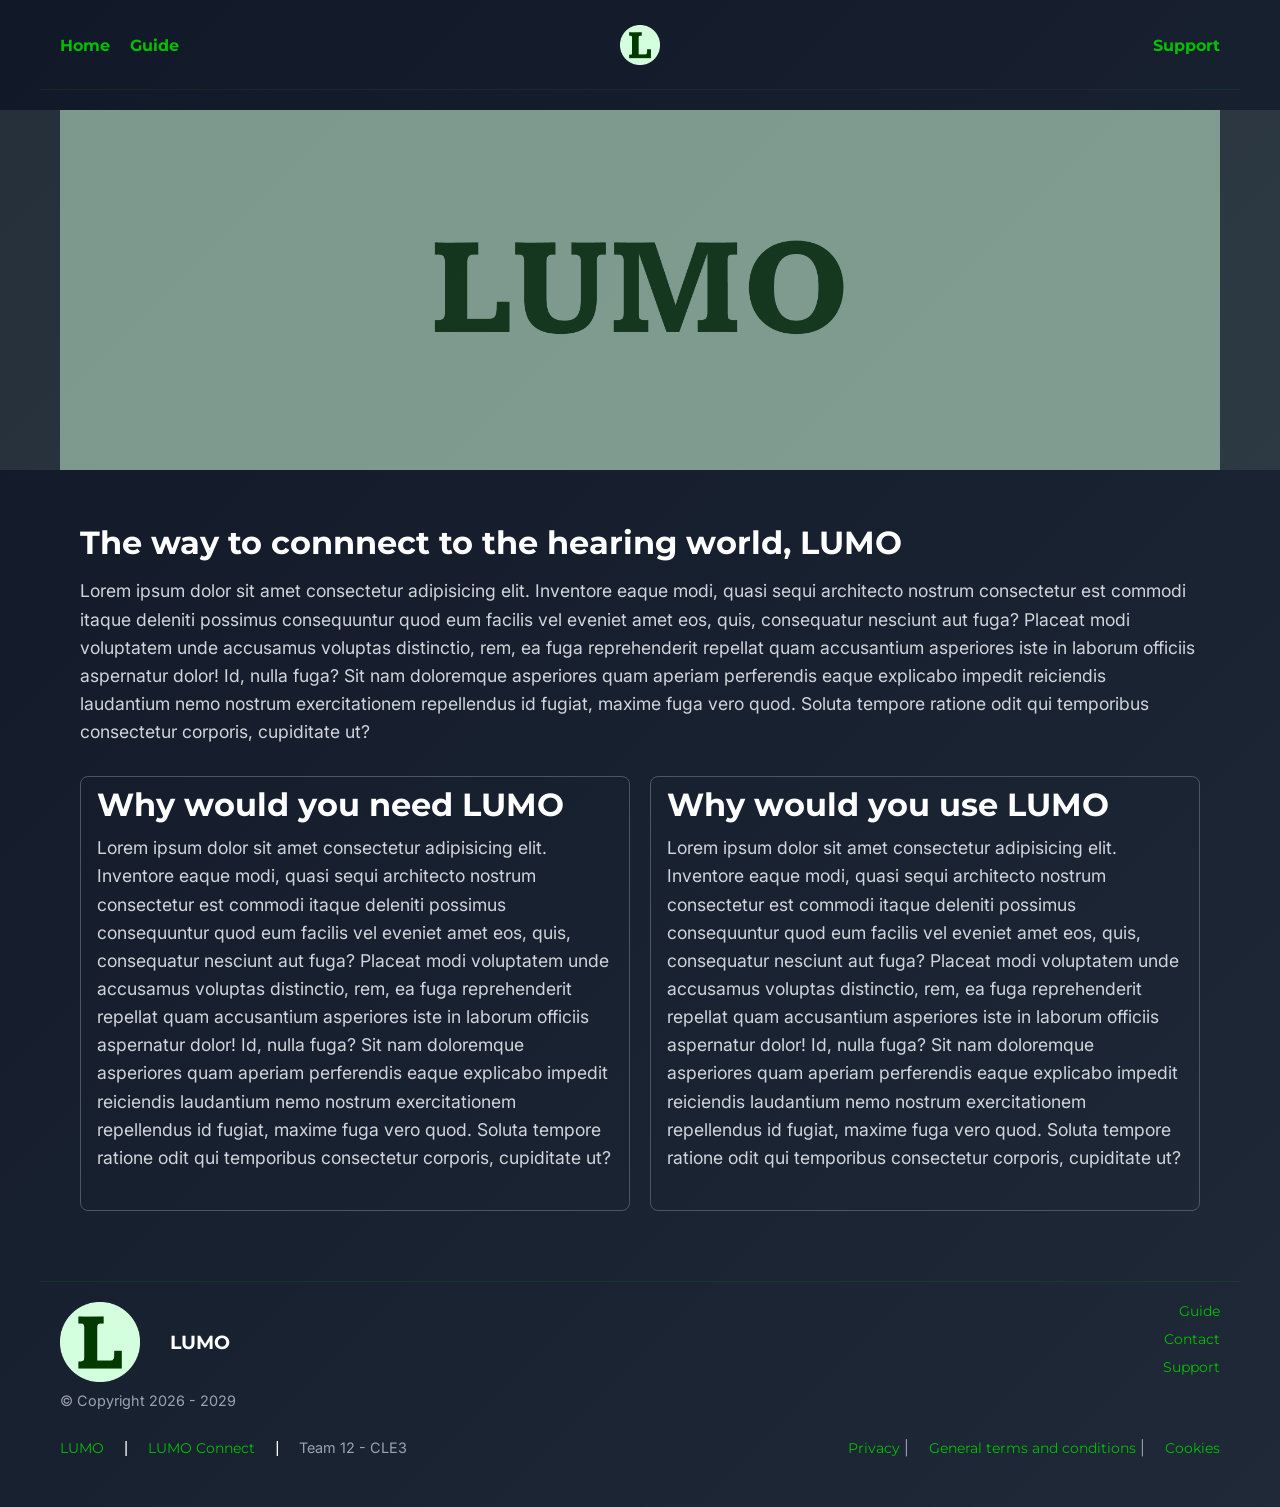
==== commit 43ef2f63: "Defer tags toegevoegd" ====
--- a/index.html
+++ b/index.html
@@ -1,75 +1,96 @@
 <!DOCTYPE html>
 <html lang="en">
 <head>
-    <meta charset="UTF-8" />
-    <meta name="viewport" content="width=device-width, initial-scale=1.0" />
+    <meta charset="UTF-8"/>
+    <meta name="viewport" content="width=device-width, initial-scale=1.0"/>
     <link rel="shortcut icon" href="./assets/LUMO-logo.png" type="image/x-icon">
     <title>Lumo</title>
     <link rel="stylesheet" href="./styles/style.css">
-    <script type="module" src="./javascript/app.js"></script>
+    <script defer type="module" src="./javascript/app.js"></script>
 </head>
 <body>
-    <div class="top-bar">
+<nav>
+    <ul>
+        <li><a href="./index.html">Home</a></li>
+        <li><a href="./guide.html">Guide</a></li>
+    </ul>
+    <a href="./index.html">
+        <img src="./assets/LUMO-logo.png" alt="Logo of LUMO">
+    </a>
+    <ul>
+        <li><a href="./support.html">Support</a></li>
+    </ul>
+</nav>
+<main>
+    <div class="notification-container" id="notificationContainer"></div>
+    <div class="banner-container">
+        <div class="background"></div>
+        <video src="./assets/HeroBanner-Video.mp4" autoplay loop></video>
+        <div>
+            <img src="./assets/LUMO-banner.png" alt="Banner with the word LUMO on it">
+        </div>
+    </div>
+
+    <section>
+        <h1>The way to connnect to the hearing world, LUMO</h1>
+        <p>Lorem ipsum dolor sit amet consectetur adipisicing elit. Inventore eaque modi, quasi sequi architecto nostrum
+            consectetur est commodi itaque deleniti possimus consequuntur quod eum facilis vel eveniet amet eos, quis,
+            consequatur nesciunt aut fuga? Placeat modi voluptatem unde accusamus voluptas distinctio, rem, ea fuga
+            reprehenderit repellat quam accusantium asperiores iste in laborum officiis aspernatur dolor! Id, nulla
+            fuga? Sit nam doloremque asperiores quam aperiam perferendis eaque explicabo impedit reiciendis laudantium
+            nemo nostrum exercitationem repellendus id fugiat, maxime fuga vero quod. Soluta tempore ratione odit qui
+            temporibus consectetur corporis, cupiditate ut?</p>
+
+        <div class="side">
+            <div>
+                <h2>Why would you need LUMO</h2>
+                <p>Lorem ipsum dolor sit amet consectetur adipisicing elit. Inventore eaque modi, quasi sequi architecto
+                    nostrum consectetur est commodi itaque deleniti possimus consequuntur quod eum facilis vel eveniet
+                    amet eos, quis, consequatur nesciunt aut fuga? Placeat modi voluptatem unde accusamus voluptas
+                    distinctio, rem, ea fuga reprehenderit repellat quam accusantium asperiores iste in laborum officiis
+                    aspernatur dolor! Id, nulla fuga? Sit nam doloremque asperiores quam aperiam perferendis eaque
+                    explicabo impedit reiciendis laudantium nemo nostrum exercitationem repellendus id fugiat, maxime
+                    fuga vero quod. Soluta tempore ratione odit qui temporibus consectetur corporis, cupiditate ut?</p>
+            </div>
+            <div>
+                <h2>Why would you use LUMO</h2>
+                <p>Lorem ipsum dolor sit amet consectetur adipisicing elit. Inventore eaque modi, quasi sequi architecto
+                    nostrum consectetur est commodi itaque deleniti possimus consequuntur quod eum facilis vel eveniet
+                    amet eos, quis, consequatur nesciunt aut fuga? Placeat modi voluptatem unde accusamus voluptas
+                    distinctio, rem, ea fuga reprehenderit repellat quam accusantium asperiores iste in laborum officiis
+                    aspernatur dolor! Id, nulla fuga? Sit nam doloremque asperiores quam aperiam perferendis eaque
+                    explicabo impedit reiciendis laudantium nemo nostrum exercitationem repellendus id fugiat, maxime
+                    fuga vero quod. Soluta tempore ratione odit qui temporibus consectetur corporis, cupiditate ut?</p>
+            </div>
+        </div>
+    </section>
+</main>
+<footer>
+    <div>
         <ul>
-            <li>
-                <select name="Language selector" id="languageSelector">
-                    <option value="en-gb">en-gb</option>
-                    <option value="nl-nl">nl-nl</option>
-                </select>
-            </li>
+            <li class="logo-container"><img src="./assets/LUMO-logo.png" alt="LUMO"> LUMO</li>
+            <li>© Copyright 2026 - 2029</li>
+        </ul>
+        <ul>
+            <li><a href="#">Guide</a></li>
+            <li><a href="#">Contact</a></li>
+            <li><a href="./support.html">Support</a></li>
         </ul>
     </div>
-    <nav id="nav"></nav>
-    <main>
-        <div class="notification-container" id="notificationContainer"></div>
-        <div class="banner-container">
-            <div class="background"></div>
-            <video src="./assets/HeroBanner-Video.mp4" autoplay loop></video>
-            <div>
-                <img src="./assets/LUMO-banner.png" alt="Banner with the word LUMO on it">
-            </div>
-        </div>
-
-        <section>
-            <h1>The way to connnect to the hearing world, LUMO</h1>
-            <p>Lorem ipsum dolor sit amet consectetur adipisicing elit. Inventore eaque modi, quasi sequi architecto nostrum consectetur est commodi itaque deleniti possimus consequuntur quod eum facilis vel eveniet amet eos, quis, consequatur nesciunt aut fuga? Placeat modi voluptatem unde accusamus voluptas distinctio, rem, ea fuga reprehenderit repellat quam accusantium asperiores iste in laborum officiis aspernatur dolor! Id, nulla fuga? Sit nam doloremque asperiores quam aperiam perferendis eaque explicabo impedit reiciendis laudantium nemo nostrum exercitationem repellendus id fugiat, maxime fuga vero quod. Soluta tempore ratione odit qui temporibus consectetur corporis, cupiditate ut?</p>
-        
-            <div class="side">
-                <div>
-                    <h2>Why would you need LUMO</h2>
-                    <p>Lorem ipsum dolor sit amet consectetur adipisicing elit. Inventore eaque modi, quasi sequi architecto nostrum consectetur est commodi itaque deleniti possimus consequuntur quod eum facilis vel eveniet amet eos, quis, consequatur nesciunt aut fuga? Placeat modi voluptatem unde accusamus voluptas distinctio, rem, ea fuga reprehenderit repellat quam accusantium asperiores iste in laborum officiis aspernatur dolor! Id, nulla fuga? Sit nam doloremque asperiores quam aperiam perferendis eaque explicabo impedit reiciendis laudantium nemo nostrum exercitationem repellendus id fugiat, maxime fuga vero quod. Soluta tempore ratione odit qui temporibus consectetur corporis, cupiditate ut?</p>
-                </div>
-                <div>     
-                    <h2>Why would you use LUMO</h2>
-                    <p>Lorem ipsum dolor sit amet consectetur adipisicing elit. Inventore eaque modi, quasi sequi architecto nostrum consectetur est commodi itaque deleniti possimus consequuntur quod eum facilis vel eveniet amet eos, quis, consequatur nesciunt aut fuga? Placeat modi voluptatem unde accusamus voluptas distinctio, rem, ea fuga reprehenderit repellat quam accusantium asperiores iste in laborum officiis aspernatur dolor! Id, nulla fuga? Sit nam doloremque asperiores quam aperiam perferendis eaque explicabo impedit reiciendis laudantium nemo nostrum exercitationem repellendus id fugiat, maxime fuga vero quod. Soluta tempore ratione odit qui temporibus consectetur corporis, cupiditate ut?</p>
-                </div>
-            </div>
-        </section>
-    </main>
-    <footer>
-        <div>
-            <ul>
-                <li class="logo-container"><img src="./assets/LUMO-logo.png" alt="LUMO"> LUMO</li>
-                <li>© Copyright 2026 - 2029</li>
-            </ul>
-            <ul>
-                <li><a href="#">Guide</a></li>
-                <li><a href="#">Contact</a></li>
-                <li><a href="./support.html">Support</a></li>
-            </ul>
-        </div>
-        <div>
-            <ul class="row">
-                <li><a href="https://lumo.hogeschool-rotterdam.com/">LUMO</a></li> |
-                <li><a href="http://connect-lumo.hogeschool-rotterdam.com/">LUMO Connect</a></li> |
-                <li>Team 12 - CLE3</li>
-            </ul>
-            <ul class="row">
-                <li><a href="#">Privacy</a> |</li>
-                <li><a href="#">General terms and conditions</a> |</li>
-                <li><a href="#">Cookies</a></li>
-            </ul>
-        </div>
-    </footer>
+    <div>
+        <ul class="row">
+            <li><a href="https://lumo.hogeschool-rotterdam.com/">LUMO</a></li>
+            |
+            <li><a href="http://connect-lumo.hogeschool-rotterdam.com/">LUMO Connect</a></li>
+            |
+            <li>Team 12 - CLE3</li>
+        </ul>
+        <ul class="row">
+            <li><a href="#">Privacy</a> |</li>
+            <li><a href="#">General terms and conditions</a> |</li>
+            <li><a href="#">Cookies</a></li>
+        </ul>
+    </div>
+</footer>
 </body>
 </html>
--- a/styles/style.css
+++ b/styles/style.css
@@ -1,7 +1,7 @@
+@import url("https://fonts.googleapis.com/css2?family=Inter:wght@400;700&family=Montserrat:wght@400;700&display=swap");
 button {
   background-color: #00bf00;
   display: inline-block;
-  width: -moz-max-content;
   width: max-content;
   margin-top: 20px;
   padding: 8px 16px;
@@ -153,7 +153,6 @@
   flex-direction: column;
 }
 .notification-container > div {
-  width: -moz-max-content;
   width: max-content;
   padding: 8px 16px;
   display: flex;
@@ -199,6 +198,443 @@
   color: #9ca3af;
 }
 
+html {
+  scroll-behavior: smooth;
+}
+
+body {
+  min-height: 100vh;
+  display: flex;
+  flex-direction: column;
+  align-items: center;
+  background: linear-gradient(135deg, #111827, #1f2937);
+  color: #ffffff;
+  font-family: "Inter", sans-serif;
+  text-align: center;
+  overflow-x: hidden;
+}
+
+h1, h2, h3, nav a, .logo-container {
+  font-family: "Montserrat", sans-serif;
+  font-weight: 700;
+}
+
+p, li, footer span {
+  font-family: "Inter", sans-serif;
+  color: #d1d5db;
+}
+
+nav {
+  width: 100%;
+  max-width: 1200px;
+  min-height: 10svh;
+  padding: 20px;
+  display: grid;
+  grid-template-columns: 1fr auto 1fr;
+  align-items: center;
+  border-bottom: 1px solid rgba(0, 191, 0, 0.33);
+}
+nav ul {
+  gap: 20px;
+  display: flex;
+  list-style: none;
+}
+nav ul:first-of-type {
+  justify-content: flex-start;
+}
+nav ul:last-of-type {
+  justify-content: flex-end;
+}
+nav a {
+  text-decoration: none;
+  color: #00bf00;
+  font-size: 1rem;
+  transition: 0.3s;
+}
+nav a:hover {
+  opacity: 0.7;
+}
+nav img {
+  height: 40px;
+  display: block;
+}
+
+main {
+  width: 100%;
+  max-width: 1200px;
+  padding: 40px 20px;
+  display: flex;
+  align-items: center;
+  flex-direction: column;
+}
+
+section {
+  width: 100%;
+  padding: 50px 20px;
+  display: flex;
+  flex-direction: column;
+  justify-content: flex-start;
+  align-items: flex-start;
+  text-align: start;
+}
+section h2 {
+  color: #ffffff;
+  margin-bottom: 15px;
+  font-size: 2rem;
+}
+section p {
+  font-size: 1.1rem;
+  line-height: 1.6;
+}
+
+.video-container {
+  width: 100%;
+  margin: 30px 0;
+  aspect-ratio: 16/9;
+  border-radius: 16px;
+  overflow: hidden;
+  box-shadow: 0 10px 30px rgba(0, 0, 0, 0.3);
+  border: 1px solid #4b5563;
+}
+.video-container iframe {
+  height: 100%;
+  width: 100%;
+  display: block;
+}
+
+#how-it-works {
+  display: flex;
+  flex-direction: column;
+  align-items: flex-start;
+}
+
+.notification-container > div.succes {
+  border: 1px solid #345f2a;
+  background-color: rgba(0, 191, 0, 0.33);
+  color: #d1d5db;
+}
+.notification-container > div.warning {
+  border: 1px solid #663838;
+  background-color: rgba(191, 0, 0, 0.33);
+  color: #d1d5db;
+}
+
+footer {
+  width: 100%;
+  max-width: 1200px;
+  padding: 40px 20px;
+  display: flex;
+  flex-direction: column;
+  align-items: center;
+  border-top: 1px solid rgba(0, 191, 0, 0.33);
+  margin-top: auto;
+}
+footer > div {
+  width: 100%;
+  gap: 20px;
+  margin-bottom: 20px;
+  display: flex;
+}
+footer > div > ul,
+footer > div > div {
+  display: flex;
+  flex-direction: column;
+  width: 50%;
+}
+footer > div > ul.row,
+footer > div > div.row {
+  flex-direction: row;
+  gap: 20px;
+}
+footer > div > ul:first-child,
+footer > div > div:first-child {
+  align-items: flex-start;
+}
+footer > div > ul:last-child,
+footer > div > div:last-child {
+  align-items: flex-end;
+}
+footer > div > ul.row:first-child {
+  justify-content: flex-start;
+}
+footer > div > ul.row:last-child {
+  justify-content: flex-end;
+}
+footer li {
+  list-style: none;
+  font-size: 0.9rem;
+  color: #9ca3af;
+}
+footer a {
+  color: #00bf00 !important;
+  text-decoration: none;
+  font-family: "Montserrat", sans-serif;
+  font-size: 0.9rem;
+  transition: 0.3s ease;
+}
+footer a:hover {
+  opacity: 0.6;
+  text-decoration: underline;
+}
+
+.logo-container {
+  gap: 15px;
+  display: flex;
+  align-items: center;
+  color: #ffffff;
+  font-size: 1.2rem;
+}
+.logo-container > img {
+  width: 60px;
+}
+
+.guide-layout {
+  display: flex;
+  flex-direction: row;
+  gap: 50px;
+  align-items: flex-start;
+  text-align: left;
+}
+@media (max-width: 900px) {
+  .guide-layout {
+    flex-direction: column;
+  }
+}
+
+.sidebar {
+  width: 280px;
+  position: sticky;
+  top: 40px;
+  padding: 20px;
+  background: #1f2937;
+  border-radius: 12px;
+  border: 1px solid #4b5563;
+}
+.sidebar h3 {
+  font-family: "Montserrat", sans-serif;
+  color: #ffffff;
+  font-size: 0.8rem;
+  text-transform: uppercase;
+  letter-spacing: 2px;
+  margin-bottom: 20px;
+}
+.sidebar ul {
+  list-style: none;
+  padding: 0;
+}
+.sidebar li {
+  margin-bottom: 15px;
+}
+.sidebar a {
+  text-decoration: none;
+  font-family: "Montserrat", sans-serif;
+  color: #d1d5db;
+  font-size: 1rem;
+  transition: all 0.3s ease;
+  display: block;
+}
+.sidebar a:hover {
+  color: #00bf00;
+  transform: translateX(5px);
+}
+@media (max-width: 900px) {
+  .sidebar {
+    width: 100%;
+    position: relative;
+    top: 0;
+  }
+}
+
+.guide-content {
+  flex: 1;
+}
+.guide-content section {
+  padding: 0 0 40px 0;
+  border-bottom: 1px solid #1f2937;
+}
+.guide-content section:last-child {
+  border-bottom: none;
+}
+.guide-content h2 {
+  font-family: "Montserrat", sans-serif;
+  color: #ffffff;
+  margin-bottom: 20px;
+}
+.guide-content p {
+  font-family: "Inter", sans-serif;
+  color: #d1d5db;
+  line-height: 1.8;
+}
+
+/* Reset */
+* {
+  margin: 0;
+  padding: 0;
+  box-sizing: border-box;
+  font-family: "Inter", sans-serif;
+}
+
+/* Body */
+body {
+  min-height: 100vh;
+  display: flex;
+  flex-direction: column;
+  background: linear-gradient(135deg, #111827, #1f2937);
+  color: #ffffff;
+  overflow-x: hidden;
+}
+
+/* NAV */
+nav {
+  width: 100%;
+  max-width: 1200px;
+  margin: 0 auto;
+  min-height: 10svh;
+  padding: 20px;
+  display: grid;
+  grid-template-columns: 1fr auto 1fr;
+  align-items: center;
+  border-bottom: 1px solid rgba(0, 191, 0, 0.33);
+}
+nav ul {
+  gap: 20px;
+  display: flex;
+  list-style: none;
+}
+nav ul:first-of-type {
+  justify-content: flex-start;
+}
+nav ul:last-of-type {
+  justify-content: flex-end;
+}
+nav a {
+  text-decoration: none;
+  color: #00bf00;
+  font-size: 1rem;
+  font-weight: bold;
+  font-family: "Montserrat", sans-serif;
+  transition: 0.3s ease;
+}
+nav a:hover {
+  opacity: 0.8;
+}
+nav img {
+  height: 40px;
+  display: block;
+}
+
+/* Main - Centering the card */
+main {
+  flex: 1;
+  display: flex;
+  justify-content: center;
+  align-items: center;
+  padding: 40px 20px;
+}
+
+/* Container - Fixed "Small" Issue */
+.container {
+  background-color: #1f2937;
+  padding: 45px;
+  border: 1px solid #4b5563;
+  border-radius: 16px;
+  width: 100%;
+  max-width: 700px;
+  box-shadow: 0 10px 30px rgba(0, 0, 0, 0.3);
+  text-align: left;
+}
+
+/* Typography */
+h1 {
+  font-size: 2.5rem;
+  margin-bottom: 15px;
+  text-align: center;
+  font-family: "Montserrat", sans-serif;
+  font-weight: 700;
+  line-height: 1.2;
+}
+
+p {
+  color: #d1d5db;
+  margin-bottom: 30px;
+  font-size: 1.1rem;
+}
+
+/* Form */
+form {
+  display: flex;
+  flex-direction: column;
+  gap: 12px;
+  width: 100%;
+}
+form label {
+  font-size: 0.9rem;
+  color: #9ca3af;
+  font-family: "Montserrat", sans-serif;
+  font-weight: 500;
+}
+form input, form textarea {
+  width: 100%;
+  padding: 14px;
+  background-color: #111827;
+  border: 1px solid #4b5563;
+  border-radius: 8px;
+  color: #ffffff;
+  font-size: 1rem;
+  outline: none;
+  transition: border-color 0.3s, box-shadow 0.3s;
+  margin: 5px 0 20px 0;
+}
+form input:focus, form textarea:focus {
+  border-color: #00bf00;
+  box-shadow: 0 0 0 2px rgba(0, 191, 0, 0.2);
+}
+form textarea {
+  min-height: 120px;
+  resize: vertical;
+}
+
+.form-intro {
+  text-align: center;
+}
+
+.error-msg {
+  color: #ff4444;
+  font-size: 0.8rem;
+  min-height: 18px;
+  margin-top: -8px;
+  display: block;
+}
+
+/* Button */
+.submit-button {
+  background-color: #00bf00;
+  width: 100%;
+  margin-top: 15px;
+  padding: 14px;
+  border: 1px solid transparent;
+  border-radius: 999px;
+  color: #000;
+  font-size: 1rem;
+  font-weight: 700;
+  font-family: "Montserrat", sans-serif;
+  cursor: pointer;
+  transition: all 0.3s ease;
+}
+.submit-button:hover {
+  background: transparent;
+  border-color: #00bf00;
+  color: #00bf00;
+}
+
+.footer {
+  margin-top: 30px;
+  text-align: center;
+  font-size: 0.85rem;
+  color: #9ca3af;
+  opacity: 0.7;
+}
+
 * {
   margin: 0;
   padding: 0;
@@ -283,7 +719,6 @@
 
 .badge {
   display: inline-block;
-  width: -moz-max-content;
   width: max-content;
   margin-top: 20px;
   padding: 8px 16px;
@@ -296,7 +731,6 @@
 button {
   background-color: #00bf00;
   display: inline-block;
-  width: -moz-max-content;
   width: max-content;
   margin-top: 20px;
   padding: 8px 16px;
@@ -325,7 +759,6 @@
 .notification-container > div {
   display: flex;
   gap: 5px;
-  width: -moz-max-content;
   width: max-content;
   padding: 8px 16px;
   border-radius: 999px;
@@ -367,10 +800,8 @@
 .banner-container > video {
   width: 100%;
   height: 40svh;
-  -o-object-fit: cover;
-     object-fit: cover;
-  -o-object-position: top;
-     object-position: top;
+  object-fit: cover;
+  object-position: top;
   z-index: 2;
 }
 .banner-container > div {
@@ -426,7 +857,6 @@
   display: inline-block;
   margin-top: 20px;
   padding: 8px 16px;
-  border: 1px solid #4b5563;
   border-radius: 8px;
 }
 
@@ -502,4 +932,6 @@
 }
 .logo-container > img {
   width: 80px;
-}/*# sourceMappingURL=style.css.map */+}
+
+/*# sourceMappingURL=style.css.map */
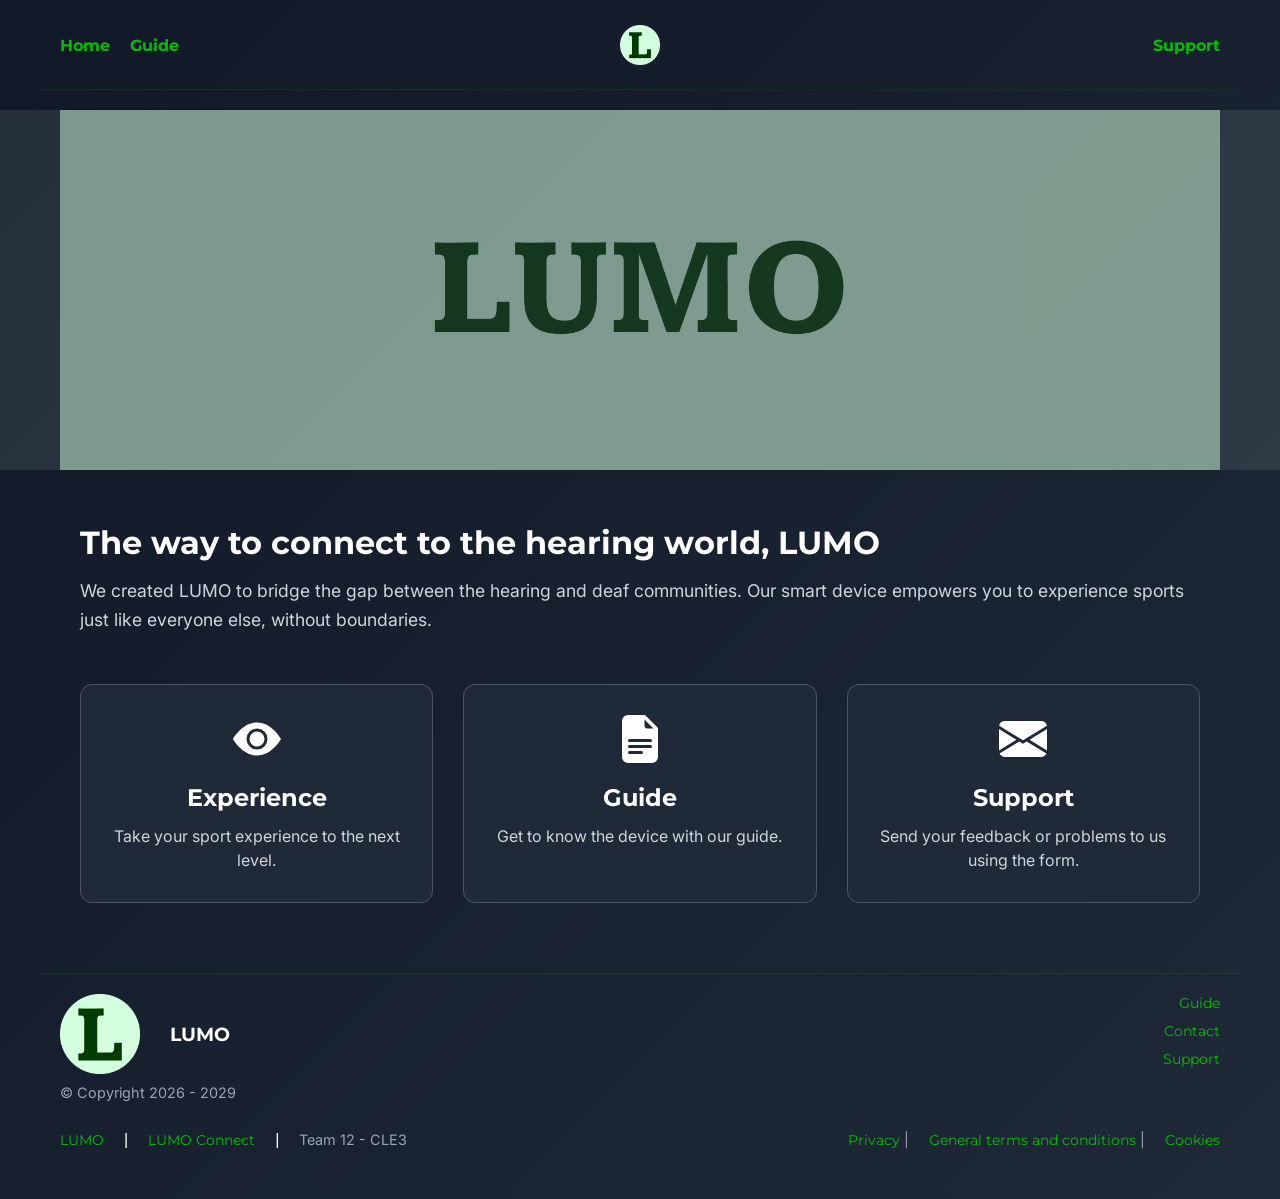
==== commit d2a3c510: "Update styling index plus comments" ====
--- a/index.html
+++ b/index.html
@@ -32,35 +32,25 @@
     </div>
 
     <section>
-        <h1>The way to connnect to the hearing world, LUMO</h1>
-        <p>Lorem ipsum dolor sit amet consectetur adipisicing elit. Inventore eaque modi, quasi sequi architecto nostrum
-            consectetur est commodi itaque deleniti possimus consequuntur quod eum facilis vel eveniet amet eos, quis,
-            consequatur nesciunt aut fuga? Placeat modi voluptatem unde accusamus voluptas distinctio, rem, ea fuga
-            reprehenderit repellat quam accusantium asperiores iste in laborum officiis aspernatur dolor! Id, nulla
-            fuga? Sit nam doloremque asperiores quam aperiam perferendis eaque explicabo impedit reiciendis laudantium
-            nemo nostrum exercitationem repellendus id fugiat, maxime fuga vero quod. Soluta tempore ratione odit qui
-            temporibus consectetur corporis, cupiditate ut?</p>
+        <h1>The way to connect to the hearing world, LUMO</h1>
+        <p>We created LUMO to bridge the gap between the hearing and deaf communities. Our smart device empowers you to
+            experience sports just like everyone else, without boundaries.</p>
 
-        <div class="side">
-            <div>
-                <h2>Why would you need LUMO</h2>
-                <p>Lorem ipsum dolor sit amet consectetur adipisicing elit. Inventore eaque modi, quasi sequi architecto
-                    nostrum consectetur est commodi itaque deleniti possimus consequuntur quod eum facilis vel eveniet
-                    amet eos, quis, consequatur nesciunt aut fuga? Placeat modi voluptatem unde accusamus voluptas
-                    distinctio, rem, ea fuga reprehenderit repellat quam accusantium asperiores iste in laborum officiis
-                    aspernatur dolor! Id, nulla fuga? Sit nam doloremque asperiores quam aperiam perferendis eaque
-                    explicabo impedit reiciendis laudantium nemo nostrum exercitationem repellendus id fugiat, maxime
-                    fuga vero quod. Soluta tempore ratione odit qui temporibus consectetur corporis, cupiditate ut?</p>
+        <div class="cards-container">
+            <div class="info-card">
+                <img src="./assets/icons/eye-fill.svg" alt="experience icon" class="card-icon">
+                <h3>Experience</h3>
+                <p>Take your sport experience to the next level.</p>
             </div>
-            <div>
-                <h2>Why would you use LUMO</h2>
-                <p>Lorem ipsum dolor sit amet consectetur adipisicing elit. Inventore eaque modi, quasi sequi architecto
-                    nostrum consectetur est commodi itaque deleniti possimus consequuntur quod eum facilis vel eveniet
-                    amet eos, quis, consequatur nesciunt aut fuga? Placeat modi voluptatem unde accusamus voluptas
-                    distinctio, rem, ea fuga reprehenderit repellat quam accusantium asperiores iste in laborum officiis
-                    aspernatur dolor! Id, nulla fuga? Sit nam doloremque asperiores quam aperiam perferendis eaque
-                    explicabo impedit reiciendis laudantium nemo nostrum exercitationem repellendus id fugiat, maxime
-                    fuga vero quod. Soluta tempore ratione odit qui temporibus consectetur corporis, cupiditate ut?</p>
+            <div class="info-card">
+                <img src="./assets/icons/file-earmark-text-fill.svg" alt="guide icon" class="card-icon">
+                <h3>Guide</h3>
+                <p>Get to know the device with our guide.</p>
+            </div>
+            <div class="info-card">
+                <img src="./assets/icons/envelope-fill.svg" alt="support icon" class="card-icon">
+                <h3>Support</h3>
+                <p>Send your feedback or problems to us using the form.</p>
             </div>
         </div>
     </section>
--- a/styles/style.css
+++ b/styles/style.css
@@ -198,6 +198,52 @@
   color: #9ca3af;
 }
 
+.cards-container {
+  display: grid;
+  grid-template-columns: repeat(auto-fit, minmax(280px, 1fr));
+  gap: 30px;
+  width: 100%;
+  margin-top: 40px;
+}
+
+.info-card {
+  background-color: #1f2937;
+  border: 1px solid #4b5563;
+  border-radius: 12px;
+  padding: 30px;
+  transition: transform 0.3s ease, border-color 0.3s ease;
+  text-align: left;
+}
+.info-card:hover {
+  transform: translateY(-5px);
+  border-color: #00bf00;
+}
+.info-card .card-icon {
+  width: 48px;
+  height: 48px;
+  margin: 0 auto 20px auto;
+  display: block;
+  filter: brightness(0) invert(1);
+}
+.info-card h3 {
+  font-family: "Montserrat", sans-serif;
+  font-size: 1.5rem;
+  color: #ffffff;
+  margin-bottom: 12px;
+  text-align: center;
+}
+.info-card p {
+  font-family: "Inter", sans-serif;
+  font-size: 1rem;
+  color: #d1d5db;
+  line-height: 1.5;
+  margin-bottom: 0;
+  text-align: center;
+}
+
+/* ==========================================================================
+   1. SETTINGS & GLOBALS
+   ========================================================================== */
 html {
   scroll-behavior: smooth;
 }
@@ -214,6 +260,7 @@
   overflow-x: hidden;
 }
 
+/* Typography Defaults */
 h1, h2, h3, nav a, .logo-container {
   font-family: "Montserrat", sans-serif;
   font-weight: 700;
@@ -224,6 +271,9 @@
   color: #d1d5db;
 }
 
+/* ==========================================================================
+   2. NAVIGATION
+   ========================================================================== */
 nav {
   width: 100%;
   max-width: 1200px;
@@ -259,6 +309,9 @@
   display: block;
 }
 
+/* ==========================================================================
+   3. MAIN LAYOUT & SECTIONS
+   ========================================================================== */
 main {
   width: 100%;
   max-width: 1200px;
@@ -287,6 +340,28 @@
   line-height: 1.6;
 }
 
+#how-it-works {
+  display: flex;
+  flex-direction: column;
+  align-items: flex-start;
+}
+
+/* ==========================================================================
+   4. CONTAINERS & COMPONENTS
+   ========================================================================== */
+/* Logo Component */
+.logo-container {
+  gap: 15px;
+  display: flex;
+  align-items: center;
+  color: #ffffff;
+  font-size: 1.2rem;
+}
+.logo-container > img {
+  width: 60px;
+}
+
+/* Video Component */
 .video-container {
   width: 100%;
   margin: 30px 0;
@@ -302,12 +377,7 @@
   display: block;
 }
 
-#how-it-works {
-  display: flex;
-  flex-direction: column;
-  align-items: flex-start;
-}
-
+/* Notifications */
 .notification-container > div.succes {
   border: 1px solid #345f2a;
   background-color: rgba(0, 191, 0, 0.33);
@@ -319,75 +389,9 @@
   color: #d1d5db;
 }
 
-footer {
-  width: 100%;
-  max-width: 1200px;
-  padding: 40px 20px;
-  display: flex;
-  flex-direction: column;
-  align-items: center;
-  border-top: 1px solid rgba(0, 191, 0, 0.33);
-  margin-top: auto;
-}
-footer > div {
-  width: 100%;
-  gap: 20px;
-  margin-bottom: 20px;
-  display: flex;
-}
-footer > div > ul,
-footer > div > div {
-  display: flex;
-  flex-direction: column;
-  width: 50%;
-}
-footer > div > ul.row,
-footer > div > div.row {
-  flex-direction: row;
-  gap: 20px;
-}
-footer > div > ul:first-child,
-footer > div > div:first-child {
-  align-items: flex-start;
-}
-footer > div > ul:last-child,
-footer > div > div:last-child {
-  align-items: flex-end;
-}
-footer > div > ul.row:first-child {
-  justify-content: flex-start;
-}
-footer > div > ul.row:last-child {
-  justify-content: flex-end;
-}
-footer li {
-  list-style: none;
-  font-size: 0.9rem;
-  color: #9ca3af;
-}
-footer a {
-  color: #00bf00 !important;
-  text-decoration: none;
-  font-family: "Montserrat", sans-serif;
-  font-size: 0.9rem;
-  transition: 0.3s ease;
-}
-footer a:hover {
-  opacity: 0.6;
-  text-decoration: underline;
-}
-
-.logo-container {
-  gap: 15px;
-  display: flex;
-  align-items: center;
-  color: #ffffff;
-  font-size: 1.2rem;
-}
-.logo-container > img {
-  width: 60px;
-}
-
+/* ==========================================================================
+   5. GUIDE PAGE SPECIFIC LAYOUT
+   ========================================================================== */
 .guide-layout {
   display: flex;
   flex-direction: row;
@@ -466,7 +470,67 @@
   line-height: 1.8;
 }
 
-/* Reset */
+/* ==========================================================================
+   6. FOOTER
+   ========================================================================== */
+footer {
+  width: 100%;
+  max-width: 1200px;
+  padding: 40px 20px;
+  display: flex;
+  flex-direction: column;
+  align-items: center;
+  border-top: 1px solid rgba(0, 191, 0, 0.33);
+  margin-top: auto;
+}
+footer > div {
+  width: 100%;
+  gap: 20px;
+  margin-bottom: 20px;
+  display: flex;
+}
+footer > div > ul,
+footer > div > div {
+  display: flex;
+  flex-direction: column;
+  width: 50%;
+}
+footer > div > ul.row,
+footer > div > div.row {
+  flex-direction: row;
+  gap: 20px;
+}
+footer > div > ul:first-child,
+footer > div > div:first-child {
+  align-items: flex-start;
+}
+footer > div > ul:last-child,
+footer > div > div:last-child {
+  align-items: flex-end;
+}
+footer > div > ul.row:first-child {
+  justify-content: flex-start;
+}
+footer > div > ul.row:last-child {
+  justify-content: flex-end;
+}
+footer li {
+  list-style: none;
+  font-size: 0.9rem;
+  color: #9ca3af;
+}
+footer a {
+  color: #00bf00 !important;
+  text-decoration: none;
+  font-family: "Montserrat", sans-serif;
+  font-size: 0.9rem;
+  transition: 0.3s ease;
+}
+footer a:hover {
+  opacity: 0.6;
+  text-decoration: underline;
+}
+
 * {
   margin: 0;
   padding: 0;
@@ -474,7 +538,6 @@
   font-family: "Inter", sans-serif;
 }
 
-/* Body */
 body {
   min-height: 100vh;
   display: flex;
@@ -484,7 +547,6 @@
   overflow-x: hidden;
 }
 
-/* NAV */
 nav {
   width: 100%;
   max-width: 1200px;
@@ -523,7 +585,6 @@
   display: block;
 }
 
-/* Main - Centering the card */
 main {
   flex: 1;
   display: flex;
@@ -532,7 +593,6 @@
   padding: 40px 20px;
 }
 
-/* Container - Fixed "Small" Issue */
 .container {
   background-color: #1f2937;
   padding: 45px;
@@ -544,7 +604,6 @@
   text-align: left;
 }
 
-/* Typography */
 h1 {
   font-size: 2.5rem;
   margin-bottom: 15px;
@@ -560,7 +619,6 @@
   font-size: 1.1rem;
 }
 
-/* Form */
 form {
   display: flex;
   flex-direction: column;
@@ -606,7 +664,6 @@
   display: block;
 }
 
-/* Button */
 .submit-button {
   background-color: #00bf00;
   width: 100%;
